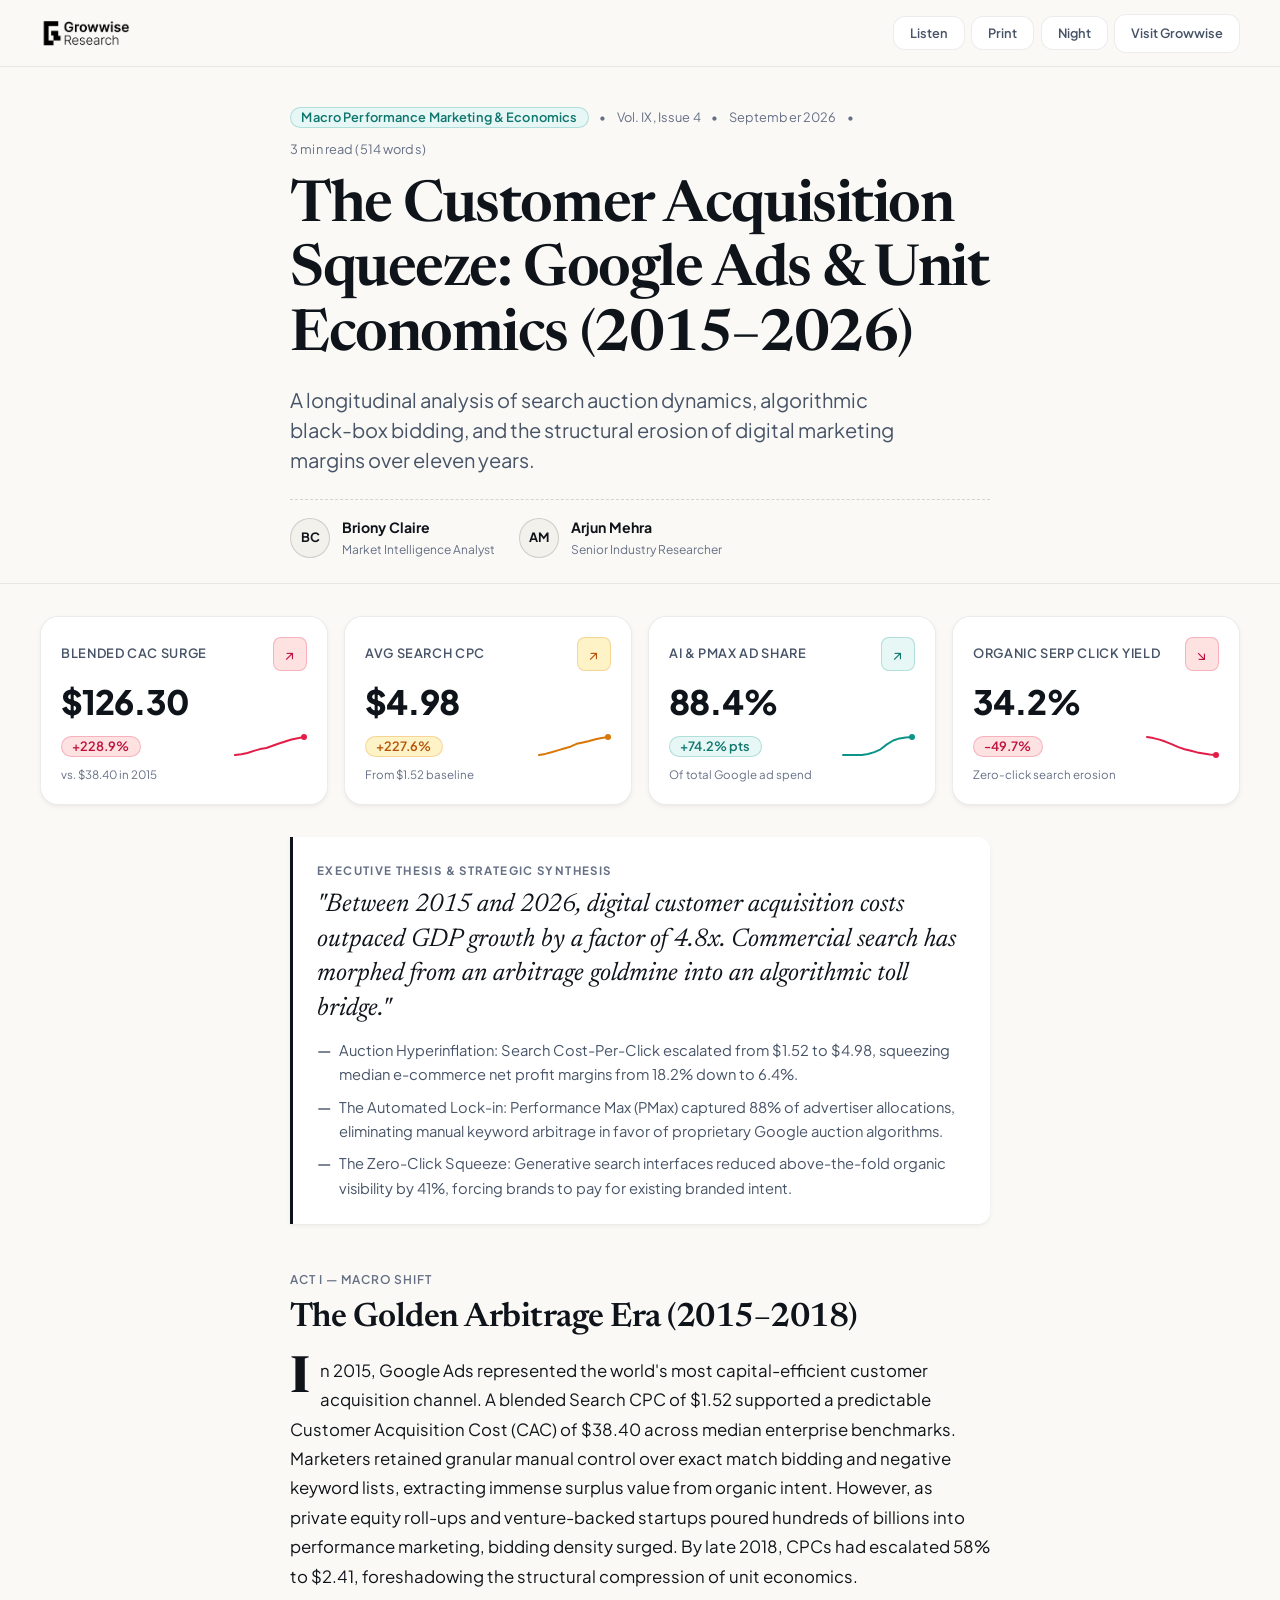
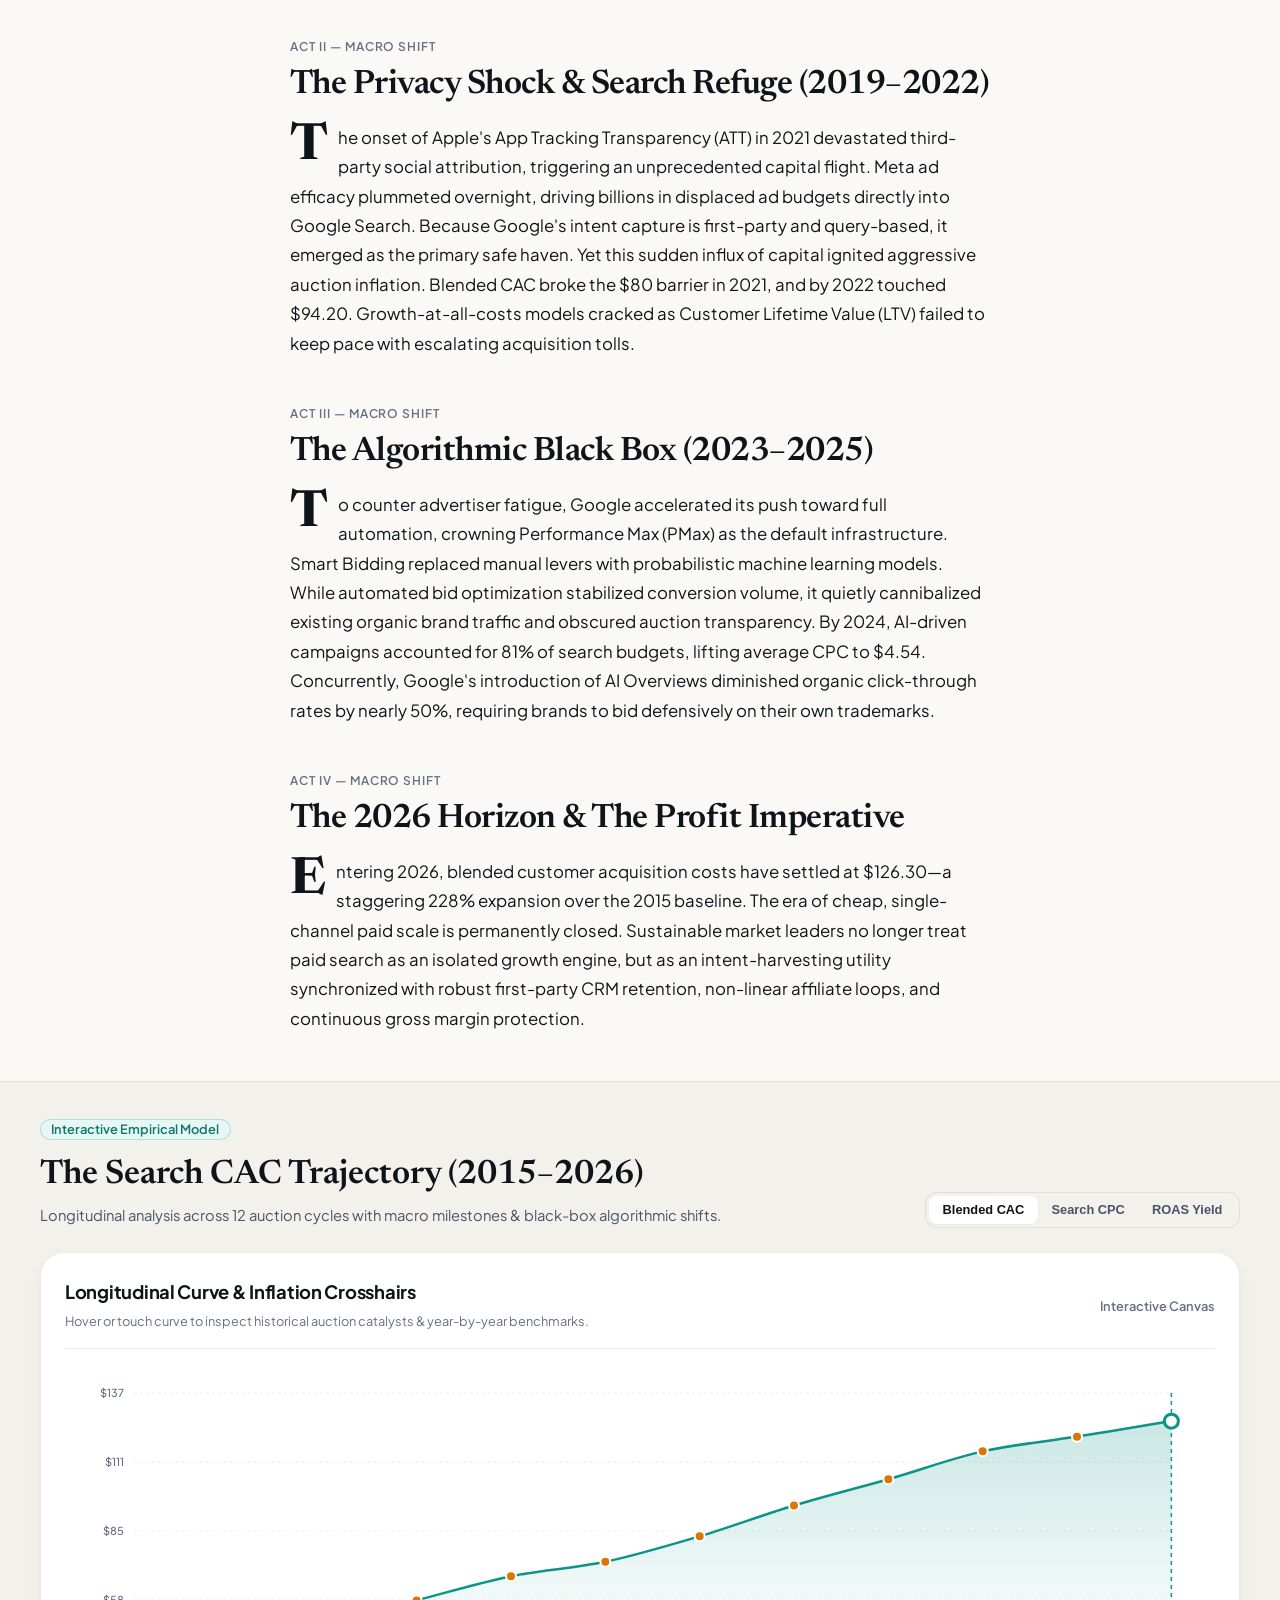
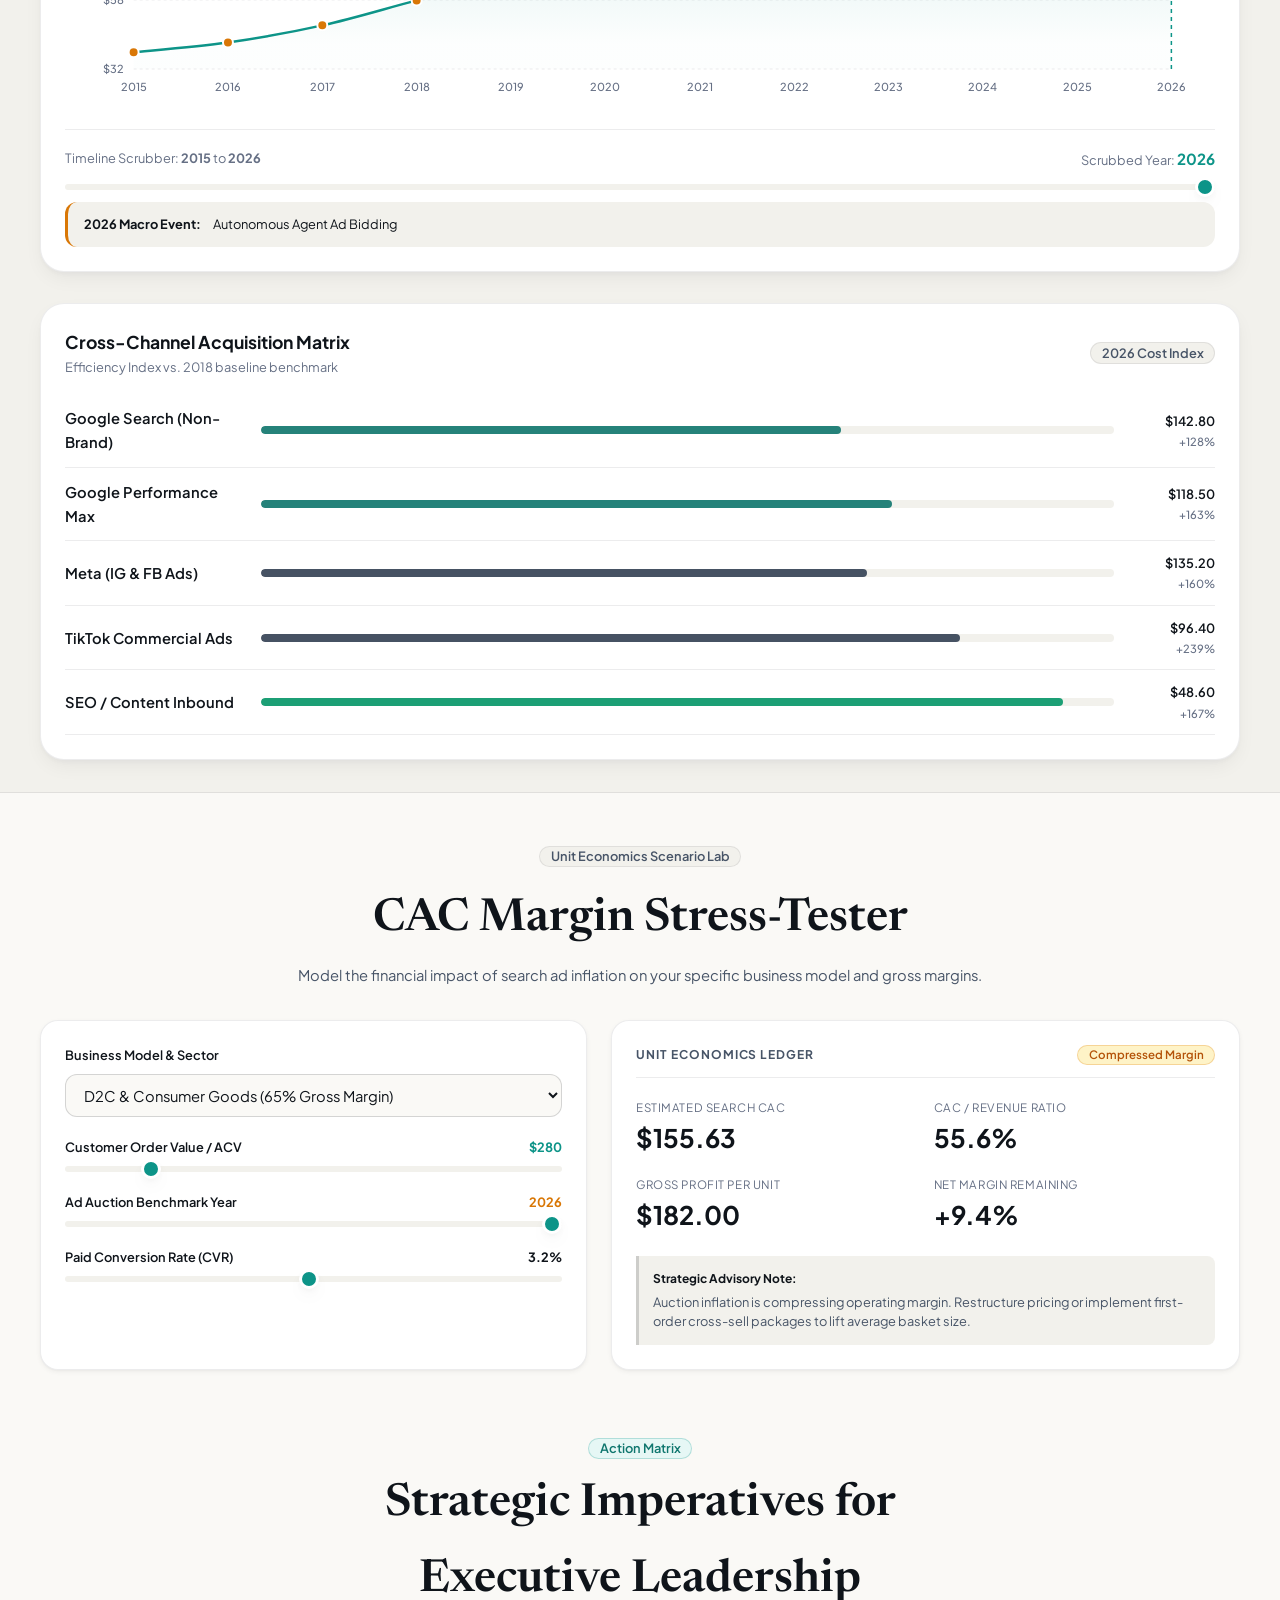
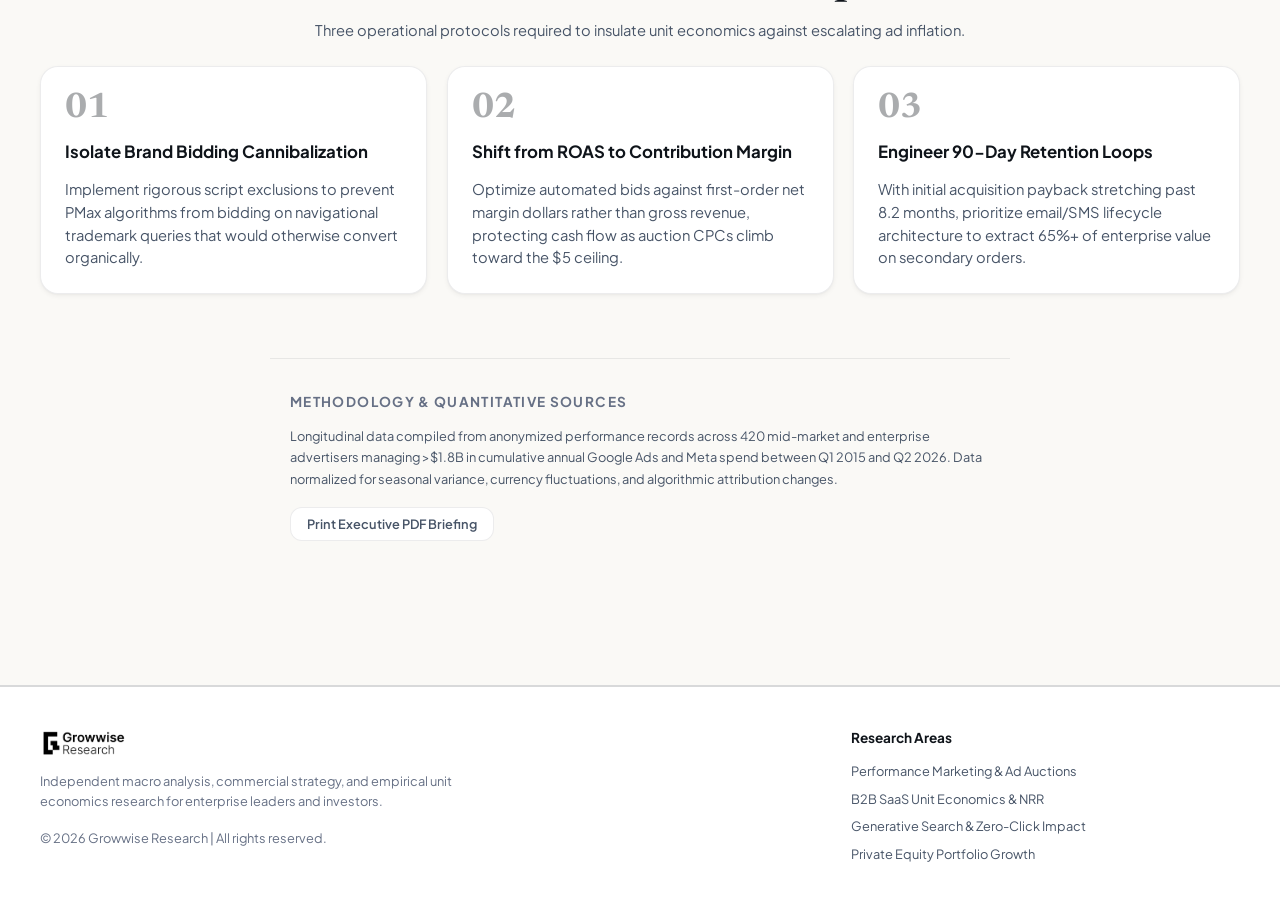
==== Google Ads & Unit Economics (2015-2026)/index.html @ 94f33ac4 "feat: route research brief to /Google Ads & Unit Economics (2015–2026)" ====
<!DOCTYPE html>
<html lang="en">
<head>
  <meta charset="UTF-8">
  <meta name="viewport" content="width=device-width, initial-scale=1.0, viewport-fit=cover">
  <title>Growwise Research — The Customer Acquisition Squeeze (2015–2026)</title>
  <meta name="description" content="A McKinsey-grade longitudinal analysis of Google Ads auction inflation, Performance Max algorithmic bidding, and the structural erosion of digital unit economics from 2015 to 2026.">
  <meta name="author" content="Growwise Research">

  <base href="/">

  <!-- Typography: Editorial Serif + Modern Neo-Grotesque Sans -->
  <link rel="preconnect" href="https://fonts.googleapis.com">
  <link rel="preconnect" href="https://fonts.gstatic.com" crossorigin>
  <link href="https://fonts.googleapis.com/css2?family=Newsreader:ital,opsz,wght@0,6..72,400;0,6..72,600;0,6..72,700;1,6..72,400;1,6..72,600&family=Plus+Jakarta+Sans:wght@400;500;600;700;800&display=swap" rel="stylesheet">

  <!-- Core Stylesheets (Cache-busted) -->
  <link rel="stylesheet" href="css/design-tokens.css?v=2">
  <link rel="stylesheet" href="css/layout.css?v=2">
  <link rel="stylesheet" href="css/components.css?v=2">
  <link rel="stylesheet" href="css/animations.css?v=2">
</head>
<body>

  <!-- Dedicated PDF Print Watermark using assets/logo-black.png -->
  <div class="print-watermark" aria-hidden="true">
    <img src="assets/logo-black.png" alt="" class="print-watermark-img" />
  </div>

  <!-- Top Reading Progress Indicator -->
  <div class="reading-progress-track">
    <div class="reading-progress-bar" id="reading-progress"></div>
  </div>

  <!-- Top Bar: Logo on Top-Left aligned with Reading Utilities & Audio on Top-Right -->
  <header class="top-nav-bar" id="main-nav-bar">
    <div class="top-nav-inner">
      <div class="nav-logo-wrap">
        <img src="assets/logo-black.png" alt="Growwise Research" class="brand-logo-img logo-light-mode" />
        <img src="assets/logo-white.png" alt="Growwise Research" class="brand-logo-img logo-dark-mode" />
      </div>
      <div class="nav-actions-group">
        <!-- Minimal Audio Control Bar -->
        <div class="audio-player-panel" id="audio-player-panel" aria-label="Audio controls">
          <button class="btn-audio-ctrl" id="audio-rewind-btn" title="Rewind 10 seconds">-10s</button>
          <button class="btn-audio-ctrl" id="audio-play-pause-btn" title="Pause audio">Pause</button>
          <button class="btn-audio-ctrl" id="audio-forward-btn" title="Forward 10 seconds">+10s</button>
          <button class="btn-audio-ctrl btn-audio-speed" id="audio-speed-btn" title="Playback speed">1.0x</button>
          <button class="btn-audio-ctrl" id="audio-stop-btn" title="Stop audio">✕</button>
        </div>
        <div class="nav-pill-actions">
          <button class="btn btn-subtle" id="audio-briefing-btn" title="Listen to citation">Listen</button>
          <button class="btn btn-subtle" id="print-export-btn" title="Print document or save PDF">Print</button>
          <button class="btn btn-subtle" id="theme-toggle-btn" title="Toggle night mode">Night</button>
          <a href="https://growwisemedia.com" target="_blank" rel="noopener noreferrer" class="btn btn-subtle" id="visit-growwise-btn" title="Visit Growwise Media">Visit Growwise</a>
        </div>
      </div>
    </div>
  </header>

  <!-- Page Main Content Flow -->
  <main class="page-wrapper">

    <!-- Hero / Article Masthead Container -->
    <article class="article-masthead">
      <div class="container-editorial" id="article-masthead-container">
        <!-- Rendered dynamically by app.js -->
      </div>
    </article>

    <!-- At-a-Glance KPI Grid (Corelystic / Convertex inspired) -->
    <section class="container" aria-label="Executive Key Performance Indicators">
      <div class="kpi-grid" id="kpi-grid-container">
        <!-- Rendered dynamically by app.js with live sparklines -->
      </div>
    </section>

    <!-- Executive Summary Pull-Box -->
    <section class="container-editorial" id="exec-summary-container">
      <!-- Rendered dynamically by app.js -->
    </section>

    <!-- Narrative Flow: Acts I & II (First 250 Words) -->
    <section class="container-editorial" id="narrative-container">
      <!-- Rendered dynamically by app.js with scroll popups -->
    </section>

    <!-- Interactive Data Lab (Longitudinal Timeline Chart + Channel Matrix) -->
    <section class="data-lab-section" id="data-lab">
      <div class="container">
        <div class="section-header-row">
          <div>
            <div class="pill pill-teal" style="margin-bottom:0.5rem;">Interactive Empirical Model</div>
            <h2 class="section-title">The Search CAC Trajectory (2015–2026)</h2>
            <p class="section-subtitle">Longitudinal analysis across 12 auction cycles with macro milestones & black-box algorithmic shifts.</p>
          </div>
          <div class="chart-tabs">
            <button class="chart-tab-btn active" data-metric="cac">Blended CAC</button>
            <button class="chart-tab-btn" data-metric="cpc">Search CPC</button>
            <button class="chart-tab-btn" data-metric="roas">ROAS Yield</button>
          </div>
        </div>

        <!-- Flagship Interactive SVG Chart Card -->
        <div class="chart-card reveal-item">
          <div class="chart-top-bar">
            <div class="chart-title-group">
              <span class="chart-title">Longitudinal Curve & Inflation Crosshairs</span>
              <span class="chart-caption">Hover or touch curve to inspect historical auction catalysts & year-by-year benchmarks.</span>
            </div>
            <div>
              <span style="font-size:var(--text-xs);color:var(--color-ink-muted);font-weight:600;">Interactive Canvas</span>
            </div>
          </div>

          <!-- Chart SVG & Hover Tooltip -->
          <div class="chart-svg-container" id="timeline-chart-svg-wrap">
            <!-- Rendered by ChartEngine.renderTimelineChart -->
          </div>

          <!-- Interactive Timeline Scrubber Control -->
          <div class="timeline-scrubber-box">
            <div class="scrubber-header">
              <span>Timeline Scrubber: <strong>2015</strong> to <strong>2026</strong></span>
              <span>Scrubbed Year: <strong id="scrubber-year-label" style="color:var(--color-brand-teal);font-size:0.95rem;">2026</strong></span>
            </div>
            <input type="range" id="timeline-slider" class="scrubber-slider" min="0" max="11" value="11" step="1" aria-label="Year Scrubber">
            <div class="scrubber-milestone-callout" id="scrubber-milestone-text">
              <strong>2026 Milestone:</strong> Autonomous Agent Ad Bidding & Cookieless Search Dominance
            </div>
          </div>
        </div>

        <!-- Channel Comparative Matrix (Search vs Meta vs TikTok vs PMax vs SEO) -->
        <div style="margin-top:2rem;" class="reveal-item delay-2">
          <div class="channels-matrix-card">
            <div style="display:flex;justify-content:space-between;align-items:center;margin-bottom:1rem;">
              <div>
                <h3 style="font-size:1.1rem;font-weight:700;">Cross-Channel Acquisition Matrix</h3>
                <p style="font-size:var(--text-xs);color:var(--color-ink-muted);">Efficiency Index vs. 2018 baseline benchmark</p>
              </div>
              <span class="pill pill-gray">2026 Cost Index</span>
            </div>
            <div id="channel-matrix-container">
              <!-- Rendered by ChartEngine.renderChannelComparison -->
            </div>
          </div>
        </div>
      </div>
    </section>

    <!-- Interactive CAC Margin Stress-Tester Simulator -->
    <section class="container" style="margin-top:var(--space-12);" id="simulator-section">
      <div class="container-editorial" style="margin-bottom:1.5rem;text-align:center;">
        <span class="pill pill-gray" style="margin-bottom:0.5rem;">Unit Economics Scenario Lab</span>
        <h2 style="font-family:var(--font-editorial);font-size:var(--text-3xl);font-weight:600;margin-top:0.4rem;">
          CAC Margin Stress-Tester
        </h2>
        <p style="font-size:var(--text-sm);color:var(--color-ink-secondary);margin-top:0.4rem;">
          Model the financial impact of search ad inflation on your specific business model and gross margins.
        </p>
      </div>

      <div class="simulator-layout">
        <!-- Input Controls -->
        <div class="sim-controls-panel reveal-item">
          <div class="sim-field">
            <div class="sim-label-row">
              <label for="sim-industry">Business Model & Sector</label>
            </div>
            <select id="sim-industry" class="sim-input-select">
              <option value="ecommerce" selected>D2C & Consumer Goods (65% Gross Margin)</option>
              <option value="saas">B2B SaaS / Software (80% Gross Margin)</option>
              <option value="fintech">FinTech & Neobanking (70% Gross Margin)</option>
              <option value="services">Professional & Local Services (55% Gross Margin)</option>
            </select>
          </div>

          <div class="sim-field">
            <div class="sim-label-row">
              <label for="sim-cust-val">Customer Order Value / ACV</label>
              <span id="sim-cust-val-display" style="font-family:var(--font-sans);color:var(--color-brand-teal);font-weight:700;">$280</span>
            </div>
            <input type="range" id="sim-cust-val" class="scrubber-slider" min="50" max="1500" step="10" value="280">
          </div>

          <div class="sim-field">
            <div class="sim-label-row">
              <label for="sim-year">Ad Auction Benchmark Year</label>
              <span id="sim-year-display" style="font-family:var(--font-sans);color:var(--color-brand-amber);font-weight:700;">2026</span>
            </div>
            <input type="range" id="sim-year" class="scrubber-slider" min="2015" max="2026" step="1" value="2026">
          </div>

          <div class="sim-field">
            <div class="sim-label-row">
              <label for="sim-cvr">Paid Conversion Rate (CVR)</label>
              <span id="sim-cvr-display" style="font-family:var(--font-sans);color:var(--color-ink-primary);font-weight:700;">3.2%</span>
            </div>
            <input type="range" id="sim-cvr" class="scrubber-slider" min="0.5" max="6.0" step="0.1" value="3.2">
          </div>
        </div>

        <!-- Live Stress Test Results - Clean Executive Ledger -->
        <div class="sim-results-panel reveal-item delay-1">
          <div style="display:flex;align-items:center;justify-content:space-between;border-bottom:1px solid var(--color-border-subtle);padding-bottom:0.75rem;">
            <span style="font-size:0.75rem;text-transform:uppercase;letter-spacing:0.08em;font-weight:700;color:var(--color-ink-secondary);">Unit Economics Ledger</span>
            <span id="sim-diagnosis-badge" class="pill" style="font-size:0.72rem;background:var(--color-paper-subtle);color:var(--color-ink-primary);border:1px solid var(--color-border-medium);">Capital Efficient</span>
          </div>

          <div class="sim-kpi-block">
            <div>
              <div class="sim-kpi-sub">Estimated Search CAC</div>
              <div class="sim-kpi-val" id="sim-out-cac">$155.60</div>
            </div>
            <div>
              <div class="sim-kpi-sub">CAC / Revenue Ratio</div>
              <div class="sim-kpi-val" id="sim-out-ratio">55.6%</div>
            </div>
            <div>
              <div class="sim-kpi-sub">Gross Profit per Unit</div>
              <div class="sim-kpi-val" id="sim-out-profit">$182.00</div>
            </div>
            <div>
              <div class="sim-kpi-sub">Net Margin Remaining</div>
              <div class="sim-kpi-val" id="sim-out-margin">+9.4%</div>
            </div>
          </div>

          <div class="sim-recommendation-box">
            <div style="font-weight:700;margin-bottom:0.3rem;font-size:0.75rem;color:var(--color-ink-primary);">Strategic Advisory Note:</div>
            <div id="sim-rec-text">Unit economics absorb search auction inflation with positive net contribution. Maintain focus on high-intent query harvesting and first-party customer retention.</div>
          </div>
        </div>
      </div>
    </section>

    <!-- Strategic Imperatives (McKinsey 3-Column Action Matrix) -->
    <section class="container" style="margin-top:var(--space-16);">
      <div class="container-editorial" style="text-align:center;margin-bottom:1.5rem;">
        <span class="pill pill-teal">Action Matrix</span>
        <h2 style="font-family:var(--font-editorial);font-size:var(--text-3xl);font-weight:600;margin-top:0.4rem;">
          Strategic Imperatives for Executive Leadership
        </h2>
        <p style="font-size:var(--text-sm);color:var(--color-ink-secondary);">
          Three operational protocols required to insulate unit economics against escalating ad inflation.
        </p>
      </div>

      <div class="action-matrix-grid" id="imperatives-container">
        <!-- Rendered dynamically by app.js -->
      </div>
    </section>

    <!-- Methodology & Research Governance -->
    <section class="container-editorial" style="margin-top:var(--space-16);border-top:1px solid var(--color-border-subtle);padding-top:var(--space-8);">
      <h3 style="font-size:0.85rem;text-transform:uppercase;letter-spacing:0.1em;color:var(--color-ink-muted);margin-bottom:0.75rem;">
        Methodology & Quantitative Sources
      </h3>
      <p style="font-size:var(--text-xs);line-height:1.7;color:var(--color-ink-secondary);margin-bottom:0.75rem;">
        Longitudinal data compiled from anonymized performance records across 420 mid-market and enterprise advertisers managing >$1.8B in cumulative annual Google Ads and Meta spend between Q1 2015 and Q2 2026. Data normalized for seasonal variance, currency fluctuations, and algorithmic attribution changes.
      </p>
      <div style="margin-top:1rem;">
        <button class="btn btn-subtle" onclick="window.print();">Print Executive PDF Briefing</button>
      </div>
    </section>

  </main>

  <!-- Editorial Footer -->
  <footer class="site-footer">
    <div class="container footer-grid" style="grid-template-columns: 2fr 1fr;">
      <div>
        <div class="brand-wrapper" style="margin-bottom:0.75rem;">
          <img src="assets/logo-black.png" alt="Growwise Research" class="brand-logo-img logo-light-mode" style="height:32px;width:auto;" />
          <img src="assets/logo-white.png" alt="Growwise Research" class="brand-logo-img logo-dark-mode" style="height:32px;width:auto;" />
        </div>
        <p style="font-size:var(--text-xs);color:var(--color-ink-muted);line-height:1.6;max-width:440px;">
          Independent macro analysis, commercial strategy, and empirical unit economics research for enterprise leaders and investors.
        </p>
        <div style="margin-top:1rem;font-size:var(--text-xs);color:var(--color-ink-muted);">
          © 2026 Growwise Research | All rights reserved.
        </div>
      </div>

      <div>
        <h4 style="font-size:0.85rem;font-weight:700;margin-bottom:0.75rem;color:var(--color-ink-primary);">Research Areas</h4>
        <ul style="list-style:none;display:grid;gap:0.4rem;font-size:var(--text-xs);">
          <li><a href="#" style="color:var(--color-ink-secondary);text-decoration:none;">Performance Marketing & Ad Auctions</a></li>
          <li><a href="#" style="color:var(--color-ink-secondary);text-decoration:none;">B2B SaaS Unit Economics & NRR</a></li>
          <li><a href="#" style="color:var(--color-ink-secondary);text-decoration:none;">Generative Search & Zero-Click Impact</a></li>
          <li><a href="#" style="color:var(--color-ink-secondary);text-decoration:none;">Private Equity Portfolio Growth</a></li>
        </ul>
      </div>
    </div>
  </footer>

  <!-- Interactive Floating Toast -->
  <div class="toast" id="toast-notification">Notification</div>

  <!-- Scripts -->
  <script src="js/data/authors.js"></script>
  <script src="js/data/google-ads-cac.js"></script>
  <script src="js/data/template-schema.js"></script>
  <script src="js/charts.js"></script>
  <script src="js/simulator.js"></script>
  <script src="js/app.js"></script>
</body>
</html>
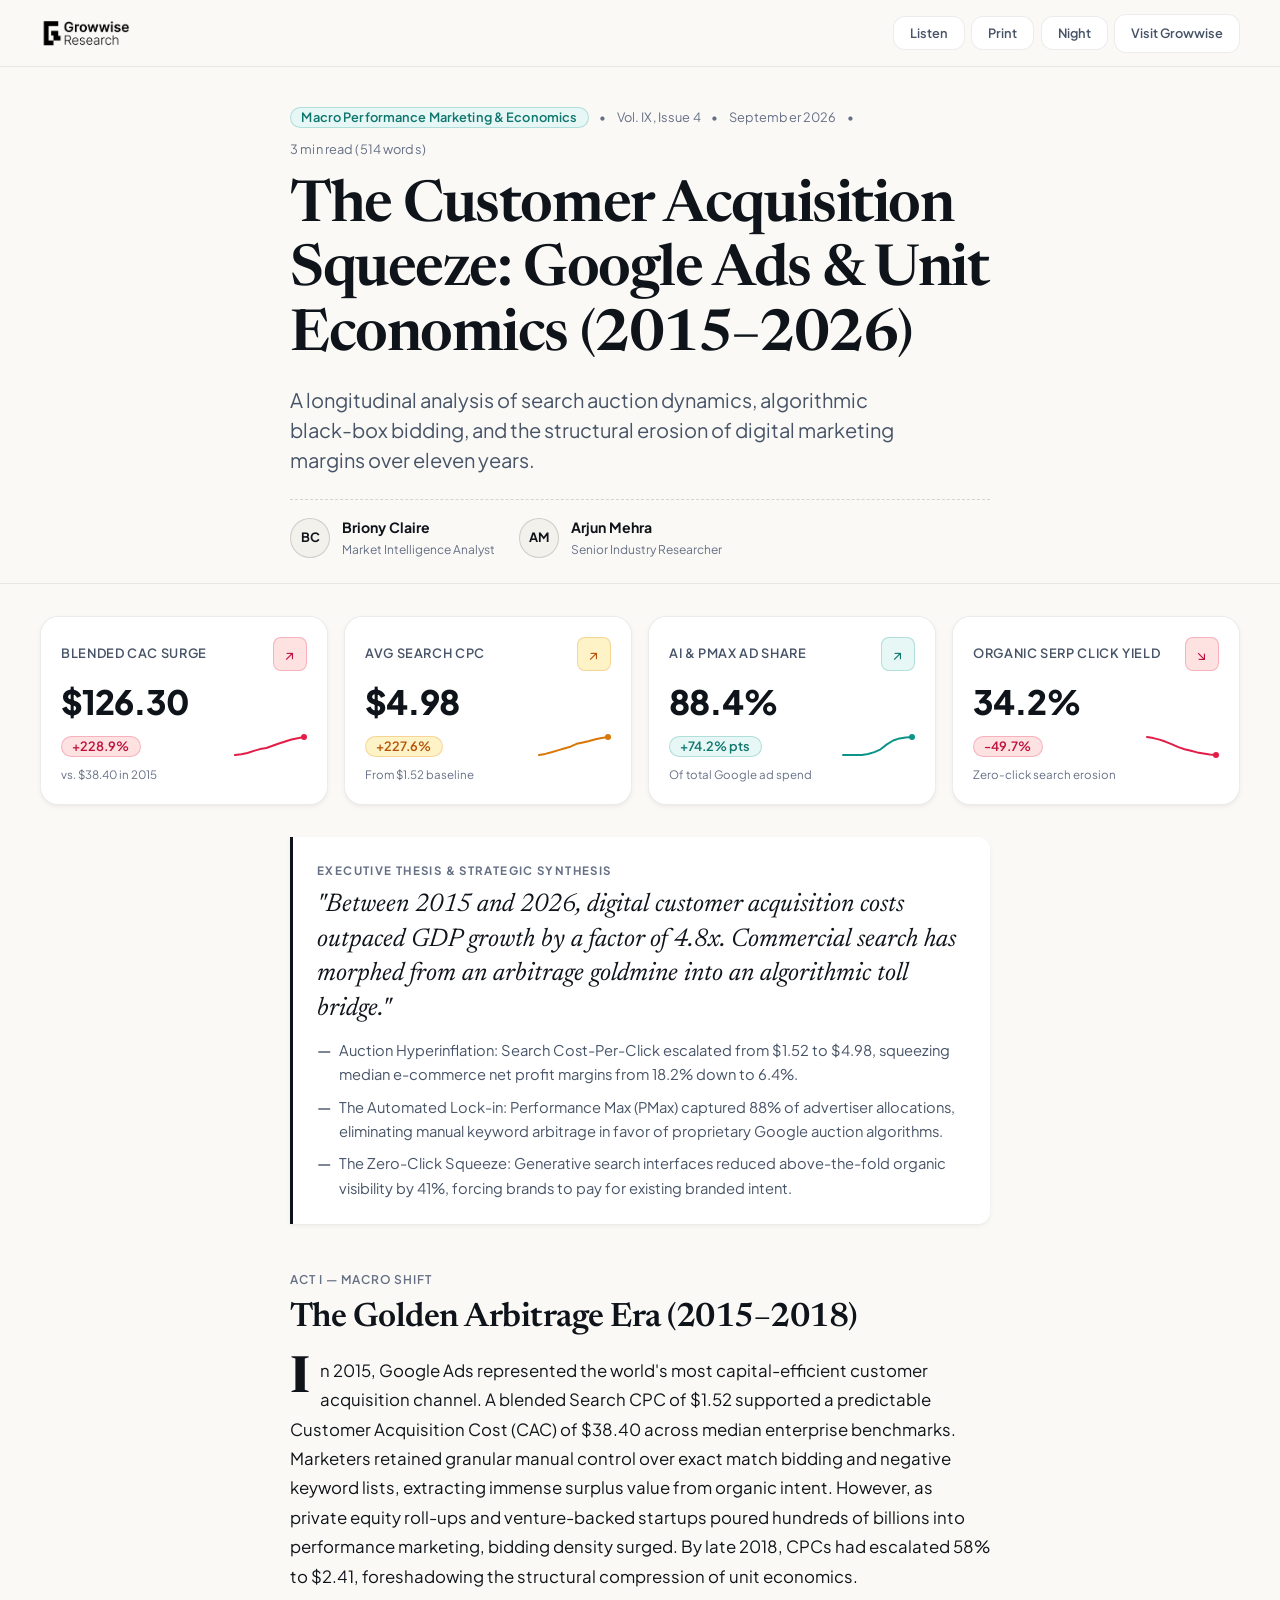
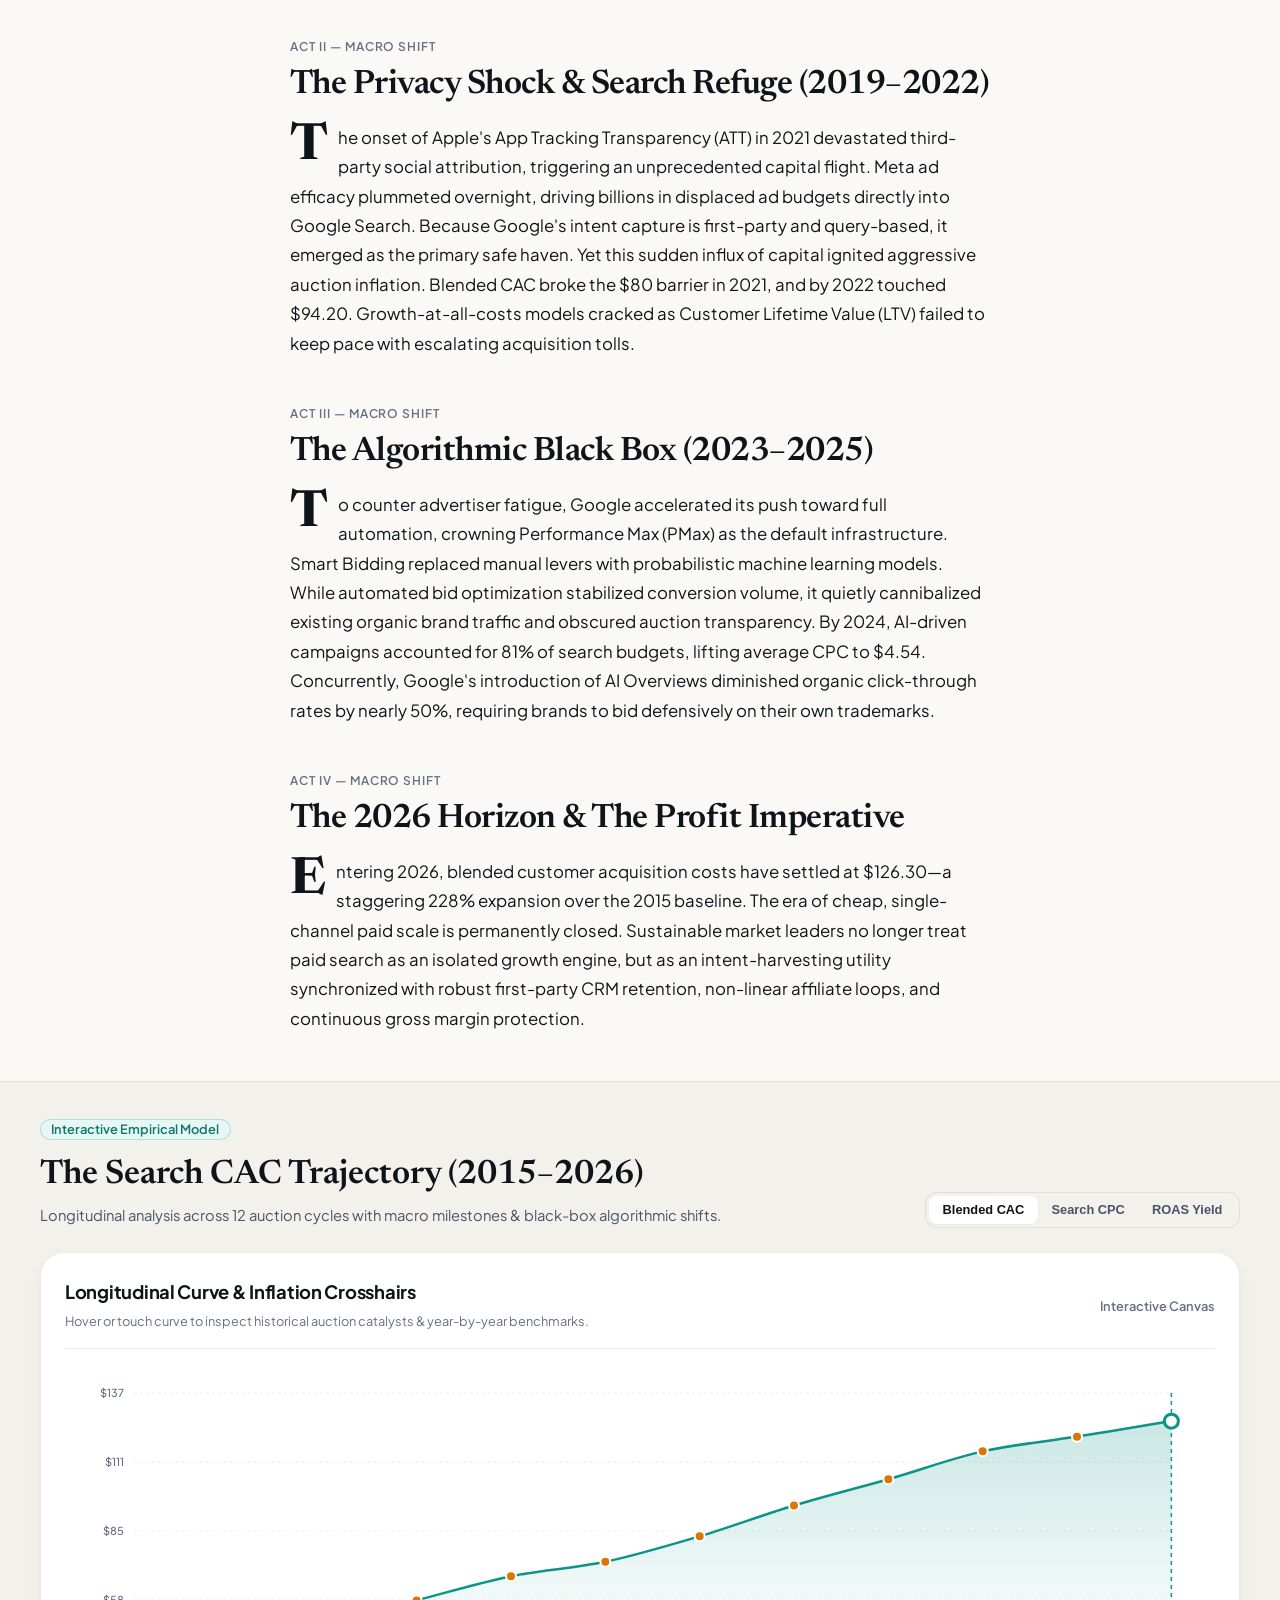
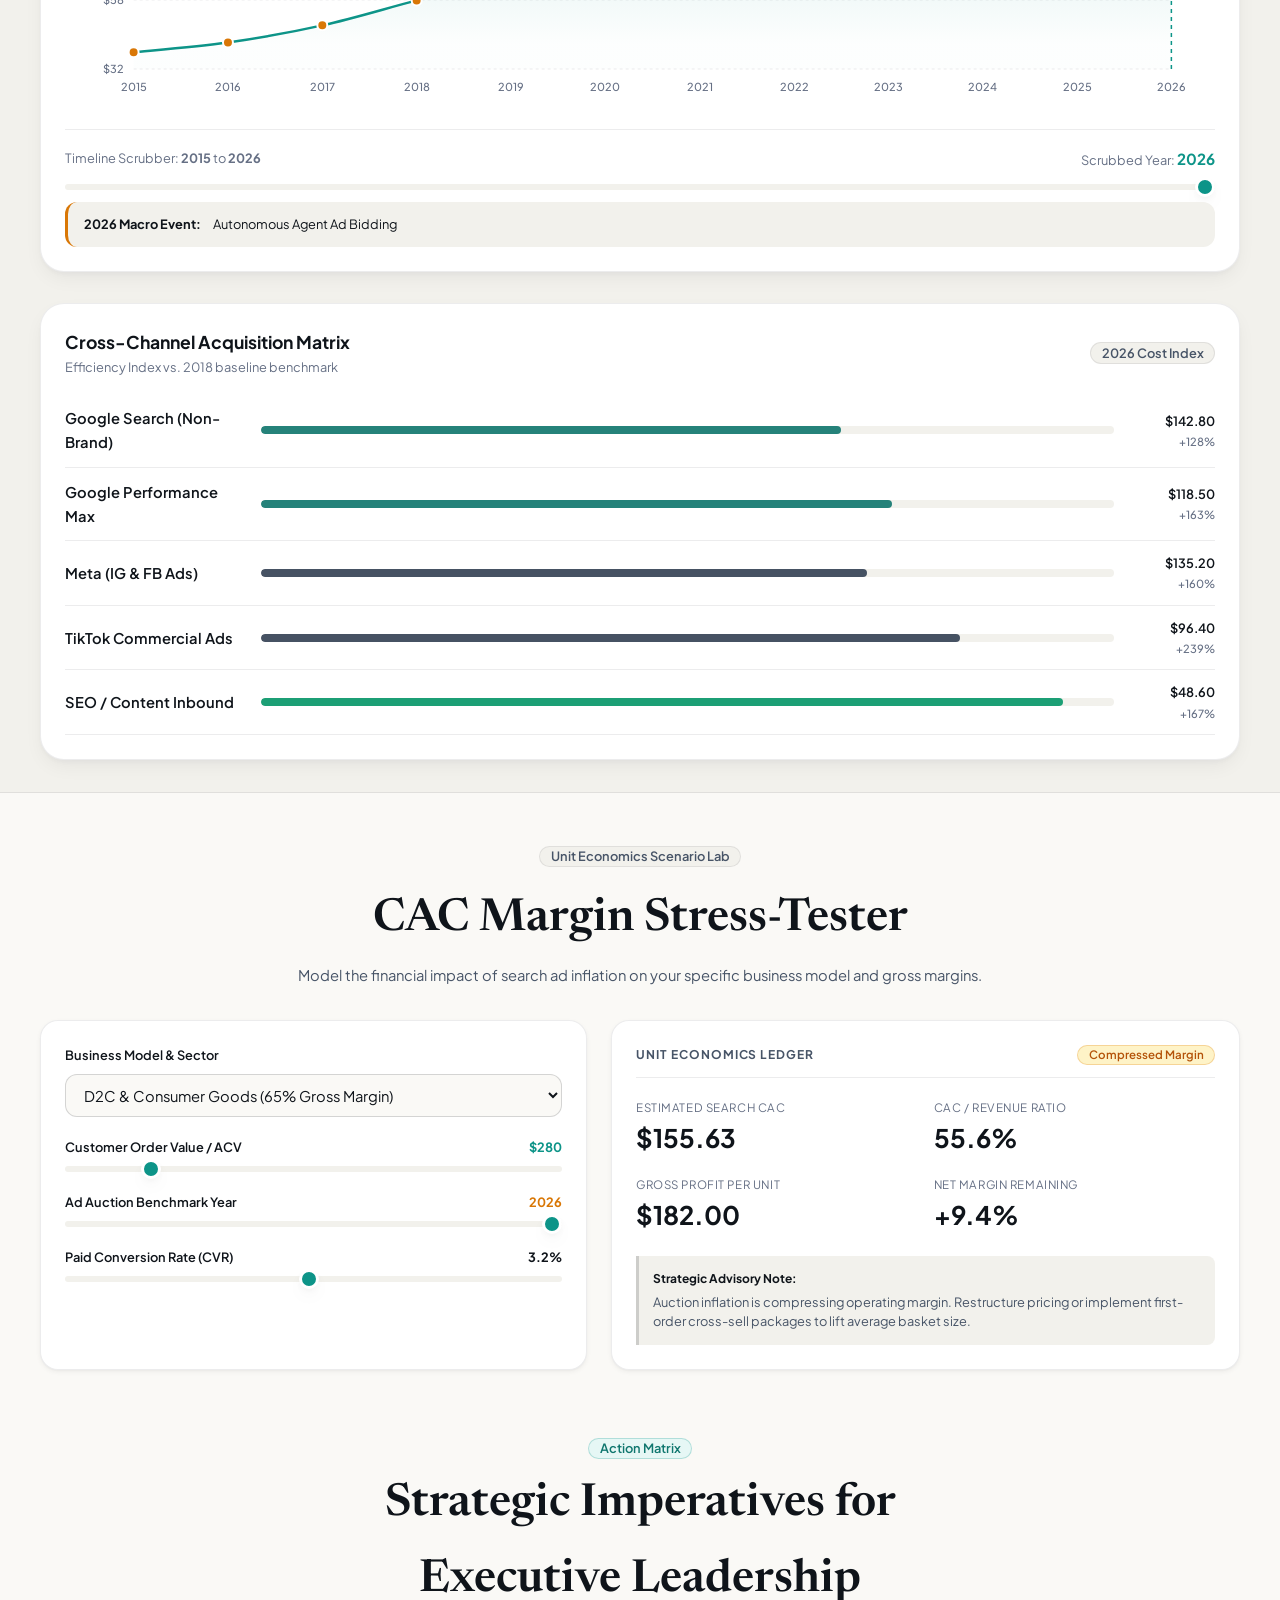
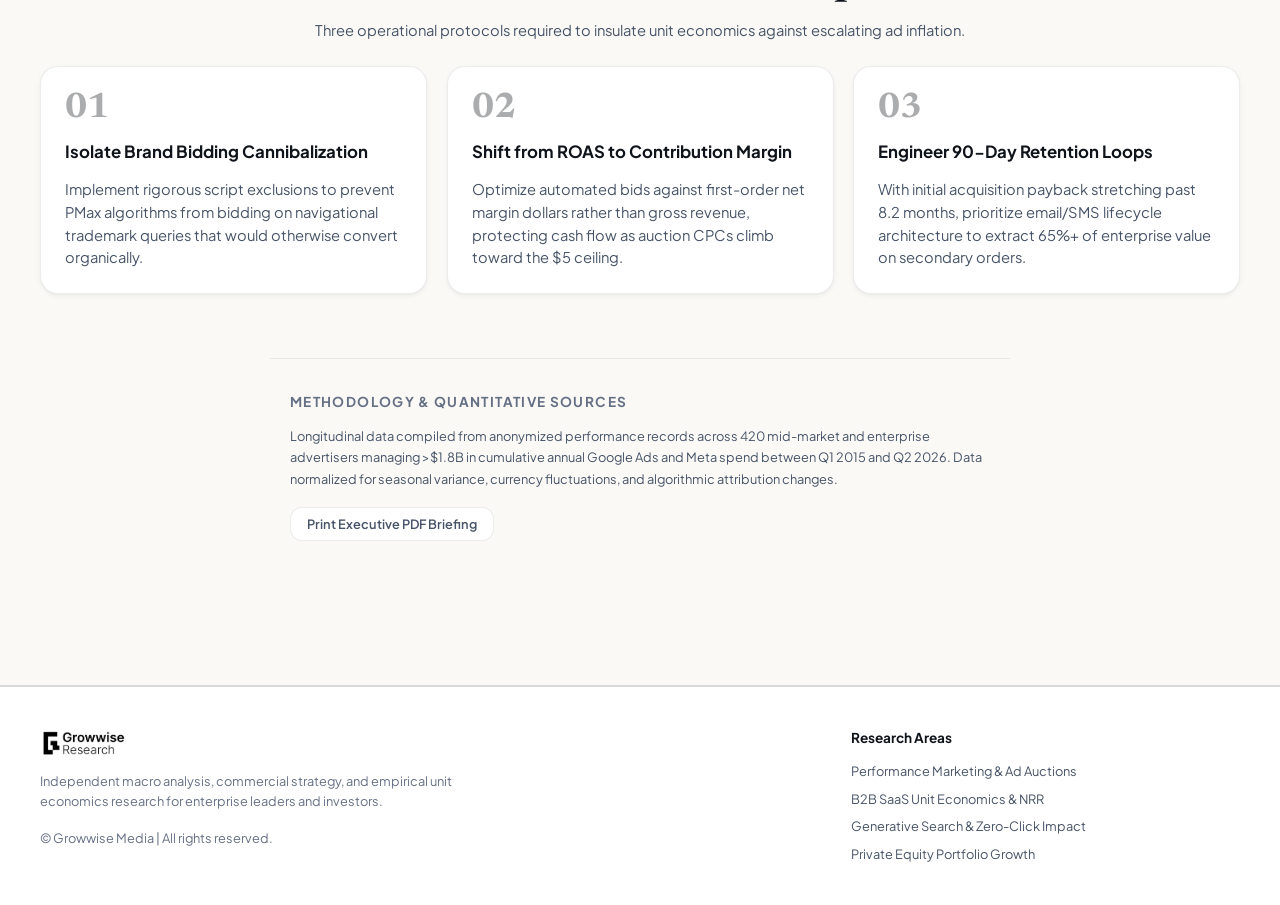
==== commit 6adbc320: "feat: modern blocky bento ui and copyright update" ====
--- a/Google Ads & Unit Economics (2015-2026)/index.html
+++ b/Google Ads & Unit Economics (2015-2026)/index.html
@@ -279,7 +279,7 @@
           Independent macro analysis, commercial strategy, and empirical unit economics research for enterprise leaders and investors.
         </p>
         <div style="margin-top:1rem;font-size:var(--text-xs);color:var(--color-ink-muted);">
-          © 2026 Growwise Research | All rights reserved.
+          © Growwise Media | All rights reserved.
         </div>
       </div>
 
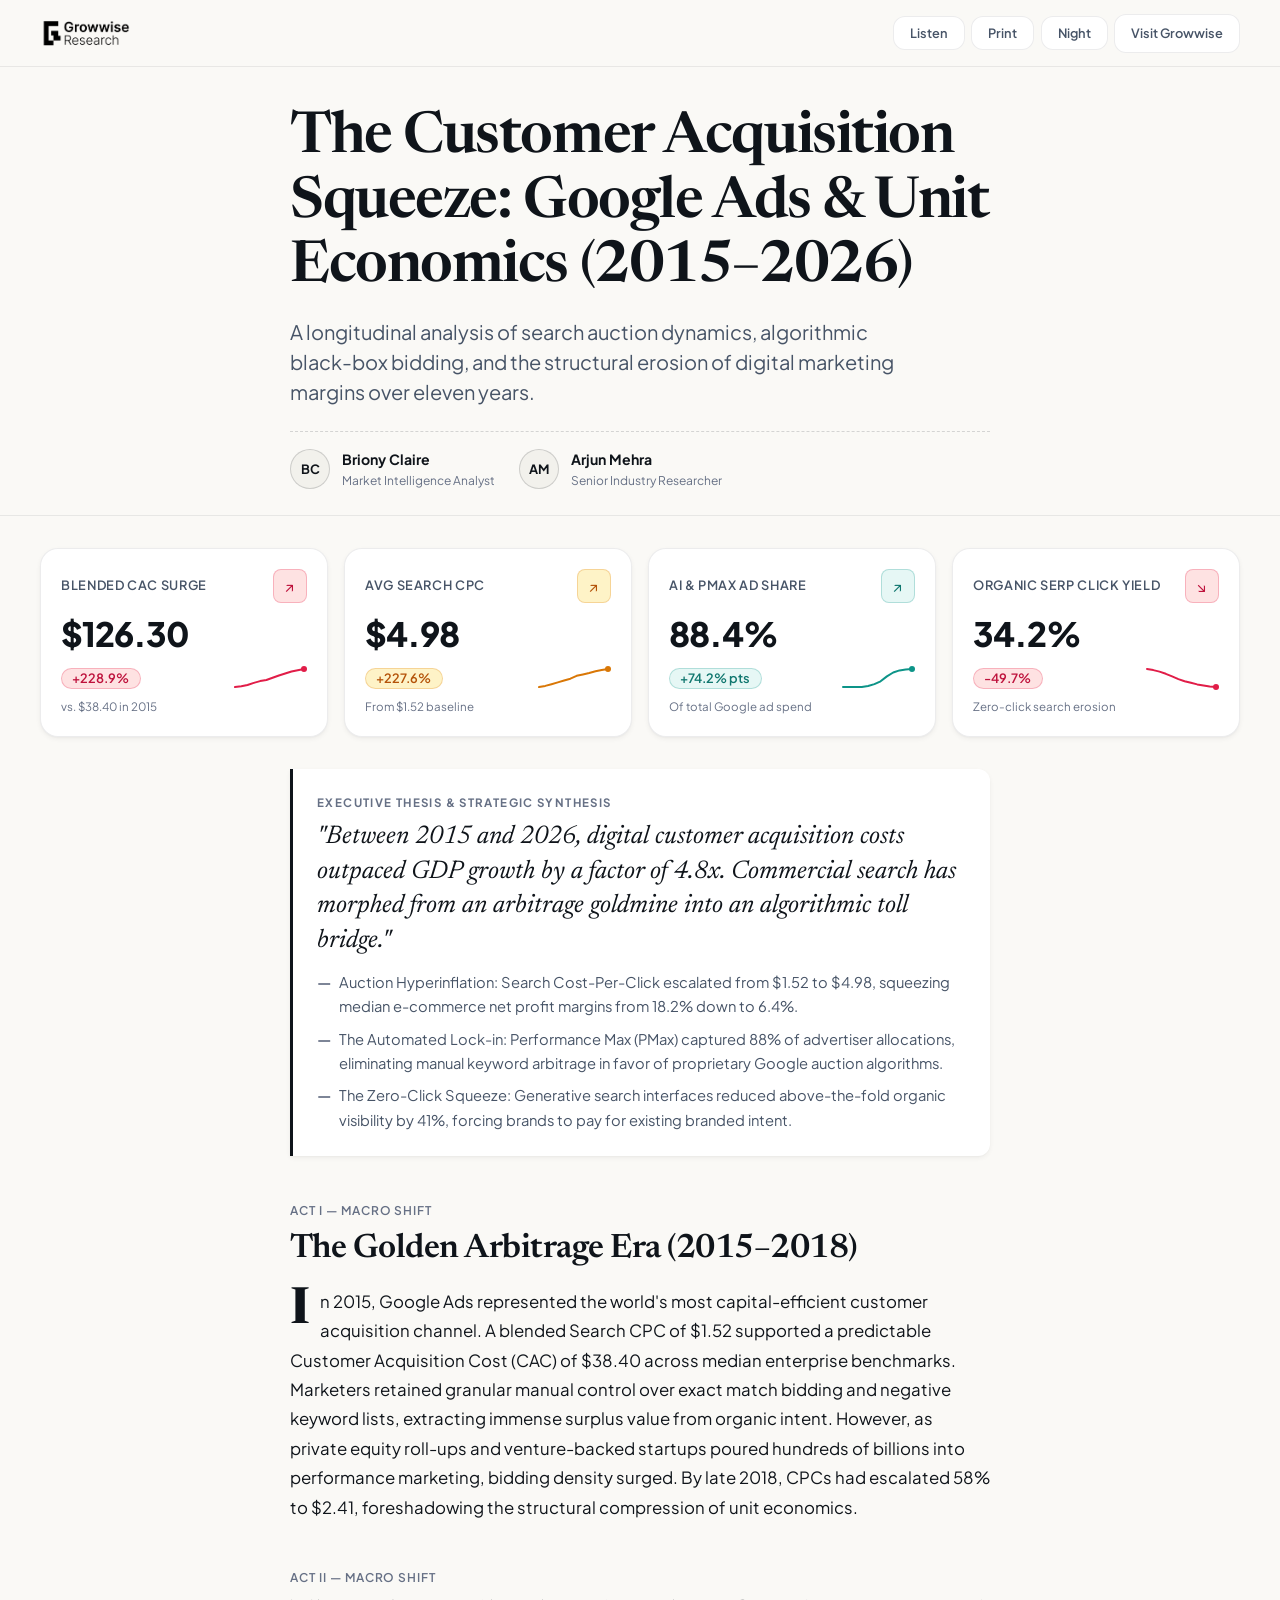
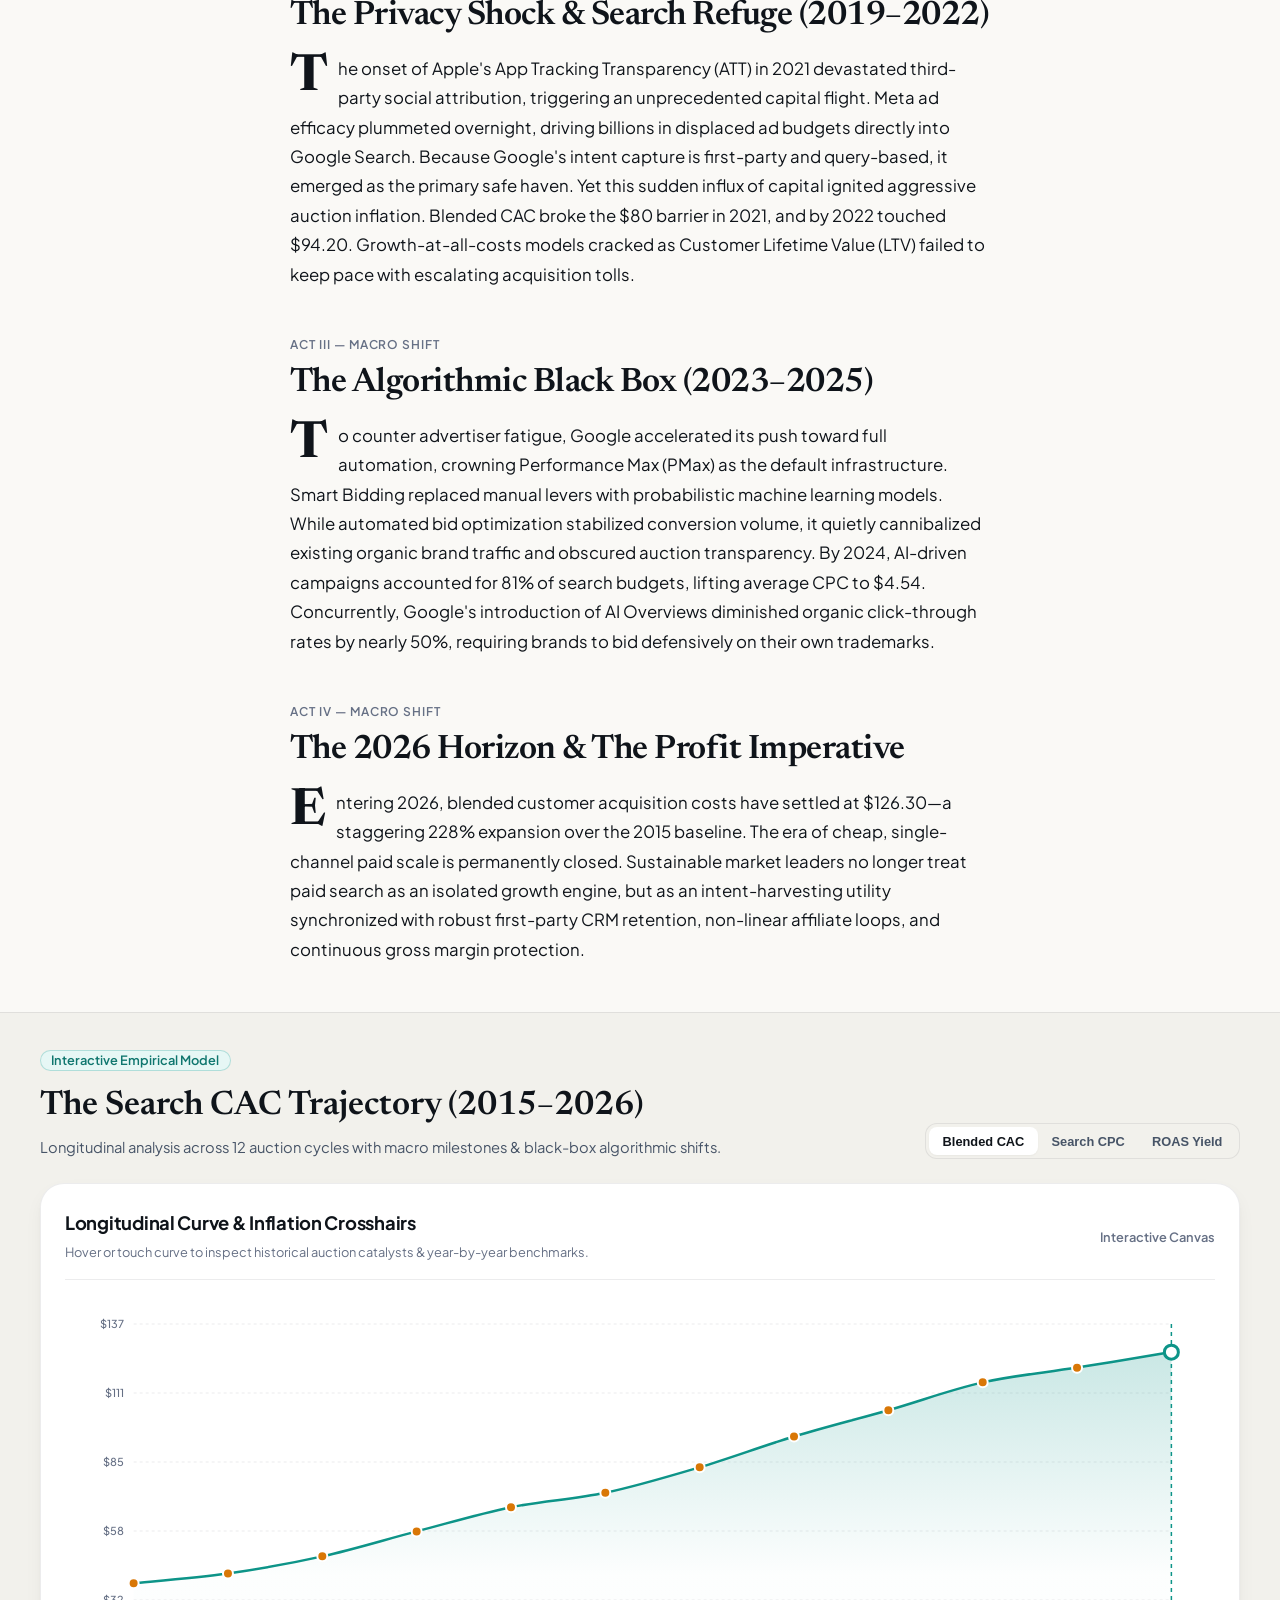
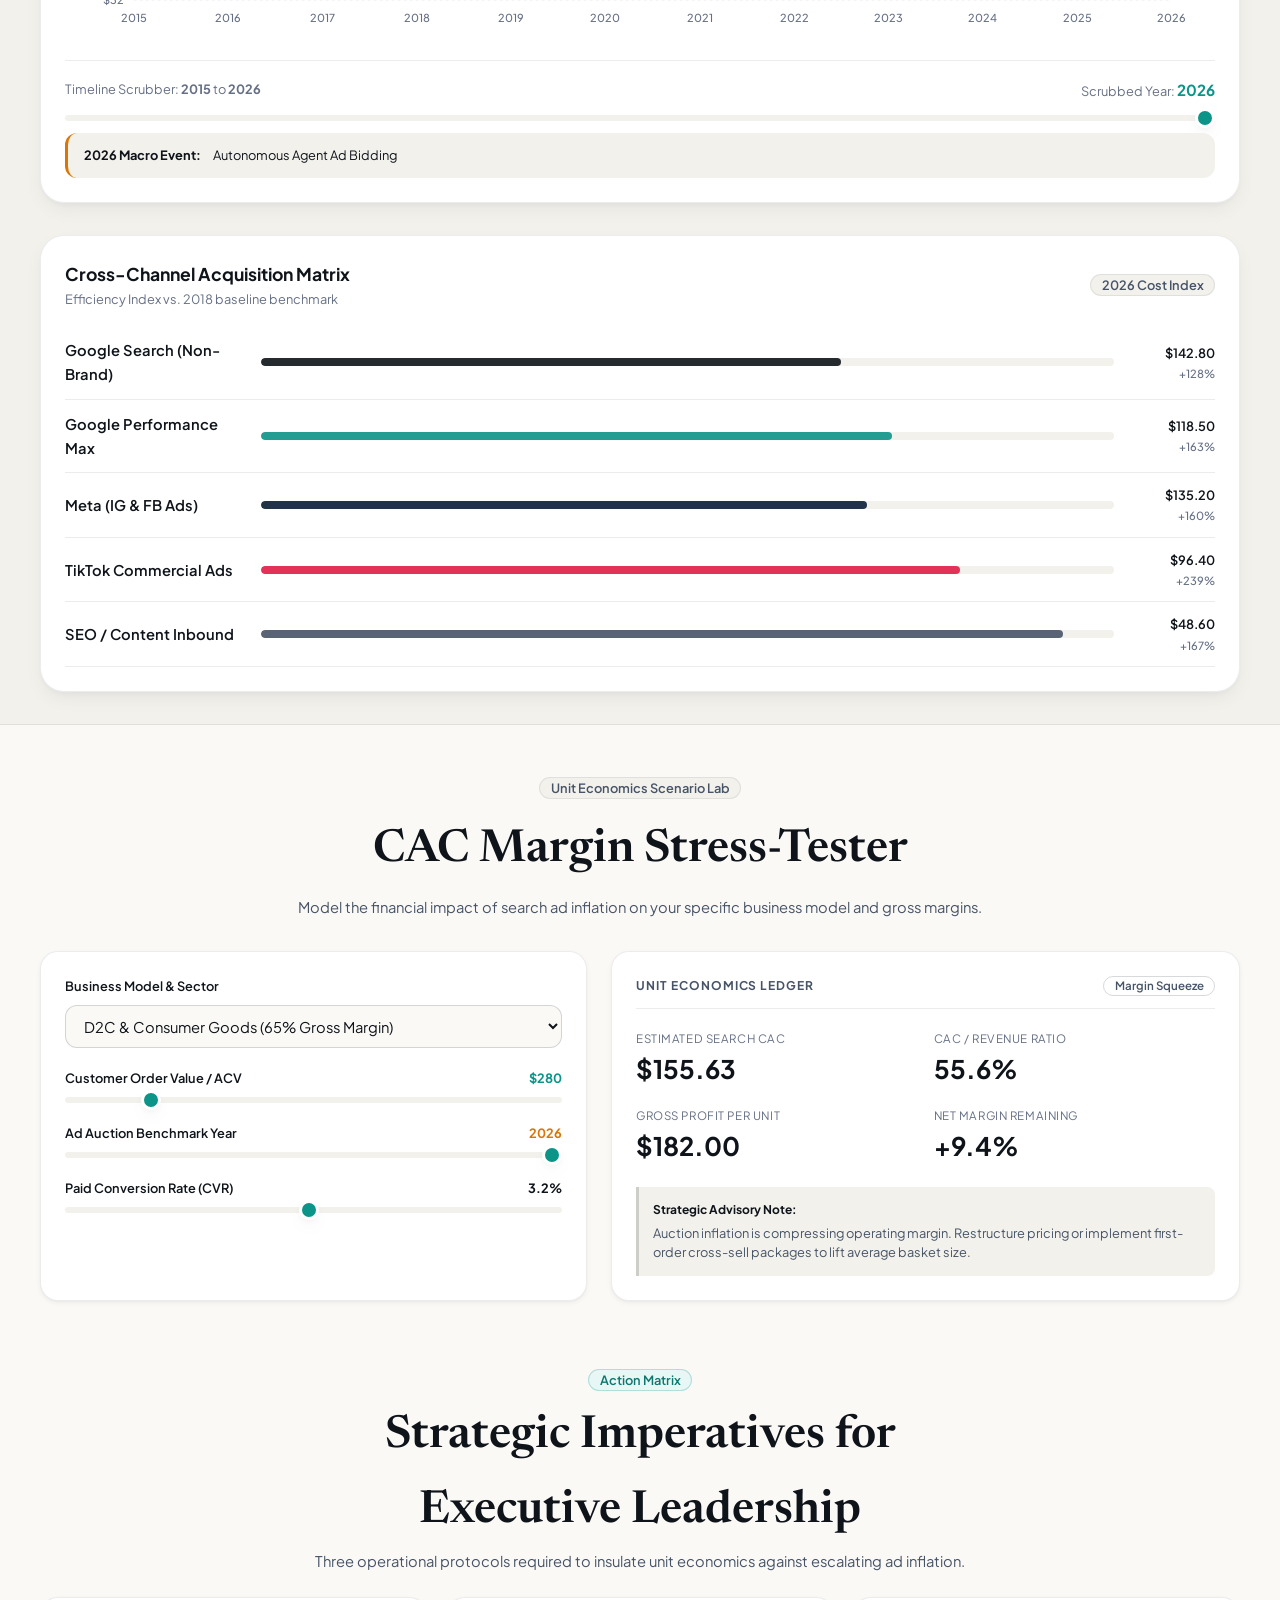
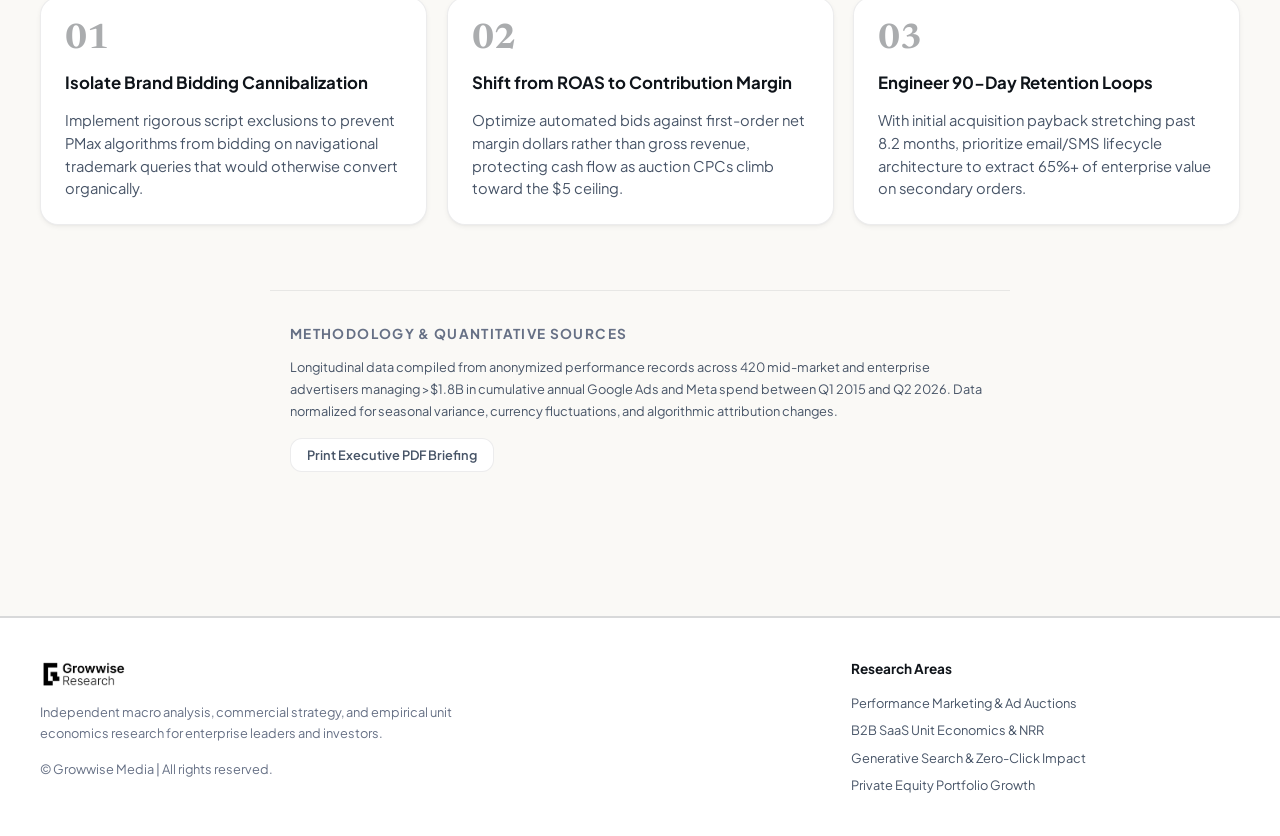
==== commit 53b52725: "fix: add cache busters to post JS files to force new UI render" ====
--- a/Google Ads & Unit Economics (2015-2026)/index.html
+++ b/Google Ads & Unit Economics (2015-2026)/index.html
@@ -299,11 +299,11 @@
   <div class="toast" id="toast-notification">Notification</div>
 
   <!-- Scripts -->
-  <script src="js/data/authors.js"></script>
-  <script src="js/data/google-ads-cac.js"></script>
-  <script src="js/data/template-schema.js"></script>
-  <script src="js/charts.js"></script>
-  <script src="js/simulator.js"></script>
-  <script src="js/app.js"></script>
+  <script src="js/data/authors.js?v=20260912-5"></script>
+  <script src="js/data/google-ads-cac.js?v=20260912-5"></script>
+  <script src="js/data/template-schema.js?v=20260912-5"></script>
+  <script src="js/charts.js?v=20260912-5"></script>
+  <script src="js/simulator.js?v=20260912-5"></script>
+  <script src="js/app.js?v=20260912-5"></script>
 </body>
 </html>
